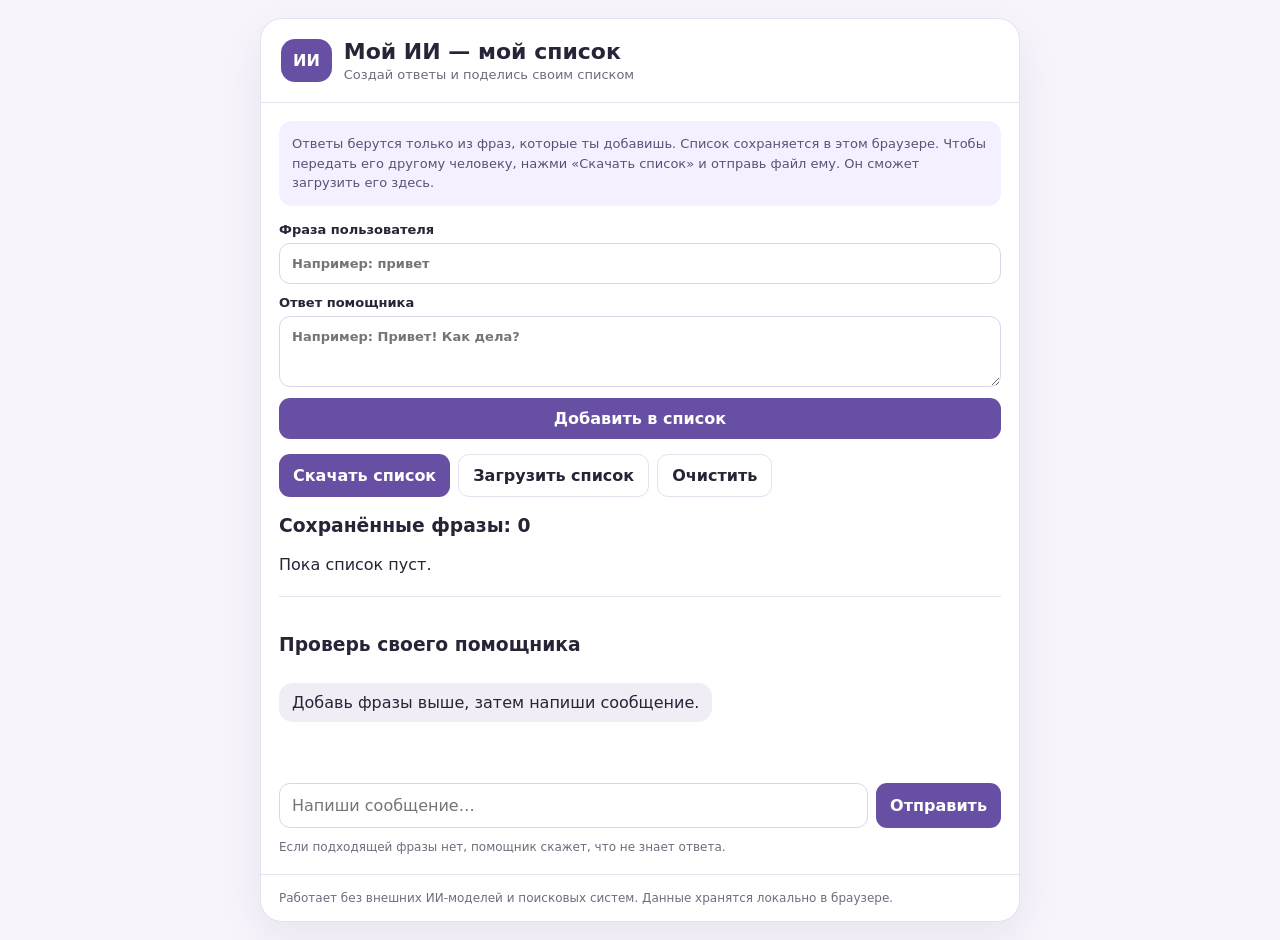
==== moi-ii/share.html @ 2f2b7e75 "Add shareable phrase list builder for Moi II" ====
<!doctype html>
<html lang="ru"><head><meta charset="utf-8"><meta name="viewport" content="width=device-width,initial-scale=1"><meta name="theme-color" content="#6750a4"><title>Мой ИИ — список фраз</title><style>
:root{--p:#6750a4;--line:#e6e0ef;--ink:#282337;--muted:#706b7d}*{box-sizing:border-box}body{margin:0;padding:18px;background:#f7f4fc;color:var(--ink);font-family:system-ui,-apple-system,Segoe UI,sans-serif}.app{max-width:760px;margin:auto;background:#fff;border:1px solid var(--line);border-radius:22px;overflow:hidden;box-shadow:0 16px 45px #32205012}header{display:flex;align-items:center;gap:12px;padding:20px;border-bottom:1px solid var(--line)}.logo{background:var(--p);color:white;border-radius:14px;padding:12px;font-weight:800}h1{font-size:22px;margin:0}header p{margin:3px 0 0;color:var(--muted);font-size:13px}.content{padding:18px}.hint{background:#f5f0ff;padding:13px;border-radius:13px;font-size:13px;line-height:1.5;color:#5c5077}.grid{display:grid;gap:11px;margin-top:16px}label{display:grid;gap:6px;font-size:13px;font-weight:650}input,textarea{font:inherit;padding:12px;border:1px solid #dcd5e8;border-radius:11px;width:100%;outline-color:var(--p)}button,.file{font:inherit;border:0;border-radius:11px;padding:11px 14px;cursor:pointer;background:var(--p);color:white;font-weight:650}.secondary,.file{background:white;border:1px solid var(--line);color:var(--ink)}.actions{display:flex;gap:8px;flex-wrap:wrap;margin:15px 0}.items{display:grid;gap:10px}.item{border:1px solid var(--line);border-radius:13px;padding:12px}.item b{display:block;margin-bottom:5px}.item p{white-space:pre-wrap;margin:0 0 10px;overflow-wrap:anywhere}.item button{background:#fff0f0;color:#a52232;padding:7px 10px}.chat{display:grid;gap:10px;margin-top:22px;border-top:1px solid var(--line);padding-top:18px}.messages{min-height:90px;max-height:280px;overflow:auto;display:flex;flex-direction:column;gap:9px}.bubble{max-width:90%;padding:10px 13px;border-radius:14px;background:#f0edf7;white-space:pre-wrap;overflow-wrap:anywhere}.user{align-self:flex-end;background:var(--p);color:white}.bot{align-self:flex-start}.send{display:flex;gap:8px}.send input{flex:1;min-width:0}small,footer{color:var(--muted);font-size:12px;line-height:1.5}footer{display:block;border-top:1px solid var(--line);padding:14px 18px}@media(max-width:500px){body{padding:0}.app{border:0;border-radius:0;min-height:100vh}.content{padding:14px}.send{flex-direction:column}}
</style></head><body><main class="app"><header><div class="logo">ИИ</div><div><h1>Мой ИИ — мой список</h1><p>Создай ответы и поделись своим списком</p></div></header><div class="content"><div class="hint">Ответы берутся только из фраз, которые ты добавишь. Список сохраняется в этом браузере. Чтобы передать его другому человеку, нажми «Скачать список» и отправь файл ему. Он сможет загрузить его здесь.</div>
<section class="grid"><label>Фраза пользователя<input id="phrase" placeholder="Например: привет"></label><label>Ответ помощника<textarea id="answer" rows="3" placeholder="Например: Привет! Как дела?"></textarea></label><button id="add">Добавить в список</button></section>
<div class="actions"><button id="download">Скачать список</button><label class="file">Загрузить список<input id="upload" type="file" accept=".json,application/json" hidden></label><button id="clear" class="secondary">Очистить</button></div><h3>Сохранённые фразы: <span id="count">0</span></h3><div id="items" class="items"></div>
<section class="chat"><h3>Проверь своего помощника</h3><div id="messages" class="messages"><div class="bubble bot">Добавь фразы выше, затем напиши сообщение.</div></div><form id="send" class="send"><input id="question" placeholder="Напиши сообщение…" required><button>Отправить</button></form><small>Если подходящей фразы нет, помощник скажет, что не знает ответа.</small></section></div><footer>Работает без внешних ИИ-моделей и поисковых систем. Данные хранятся локально в браузере.</footer></main>
<script>
const KEY='moi-ii-share-list-v1';const $=id=>document.getElementById(id);let rules=[];try{rules=JSON.parse(localStorage.getItem(KEY)||'[]');if(!Array.isArray(rules))rules=[]}catch{rules=[]}const norm=s=>String(s).toLocaleLowerCase('ru').replace(/ё/g,'е').replace(/[^\\p{L}\\p{N}\\s]/gu,' ').replace(/\\s+/g,' ').trim();function persist(){localStorage.setItem(KEY,JSON.stringify(rules));render()}function render(){const root=$('items');root.replaceChildren();$('count').textContent=rules.length;if(!rules.length){root.textContent='Пока список пуст.';return}rules.forEach((r,i)=>{const card=document.createElement('div');card.className='item';const b=document.createElement('b');b.textContent='Фраза: '+r.phrase;const p=document.createElement('p');p.textContent='Ответ: '+r.answer;const del=document.createElement('button');del.textContent='Удалить';del.onclick=()=>{rules.splice(i,1);persist()};card.append(b,p,del);root.append(card)})}function say(text,who){const d=document.createElement('div');d.className='bubble '+who;d.textContent=text;$('messages').append(d);$('messages').scrollTop=$('messages').scrollHeight}function respond(text){const q=norm(text);const sorted=rules.filter(r=>norm(r.phrase)).sort((a,b)=>norm(b.phrase).length-norm(a.phrase).length);const found=sorted.find(r=>q.includes(norm(r.phrase)));say(found?found.answer:'Я пока не знаю ответ на это. Добавь эту фразу в свой список.','bot')}$('add').onclick=()=>{const phrase=$('phrase').value.trim(),answer=$('answer').value.trim();if(!phrase||!answer){alert('Заполни фразу и ответ.');return}rules.unshift({phrase,answer});$('phrase').value='';$('answer').value='';persist()};$('send').onsubmit=e=>{e.preventDefault();const q=$('question').value.trim();if(!q)return;say(q,'user');$('question').value='';respond(q)};$('download').onclick=()=>{const blob=new Blob([JSON.stringify({version:1,entries:rules},null,2)],{type:'application/json'});const url=URL.createObjectURL(blob);const a=document.createElement('a');a.href=url;a.download='moi-ii-phrases.json';a.click();URL.revokeObjectURL(url)};$('upload').onchange=async e=>{const f=e.target.files[0];if(!f)return;try{const data=JSON.parse(await f.text());const arr=Array.isArray(data)?data:data.entries;if(!Array.isArray(arr)||!arr.every(r=>r&&typeof r.phrase==='string'&&typeof r.answer==='string'))throw Error();rules=arr;persist();alert('Список загружен!')}catch{alert('Не получилось прочитать файл списка.')}e.target.value=''};$('clear').onclick=()=>{if(confirm('Удалить все фразы?')){rules=[];persist()}};render();
</script></body></html>
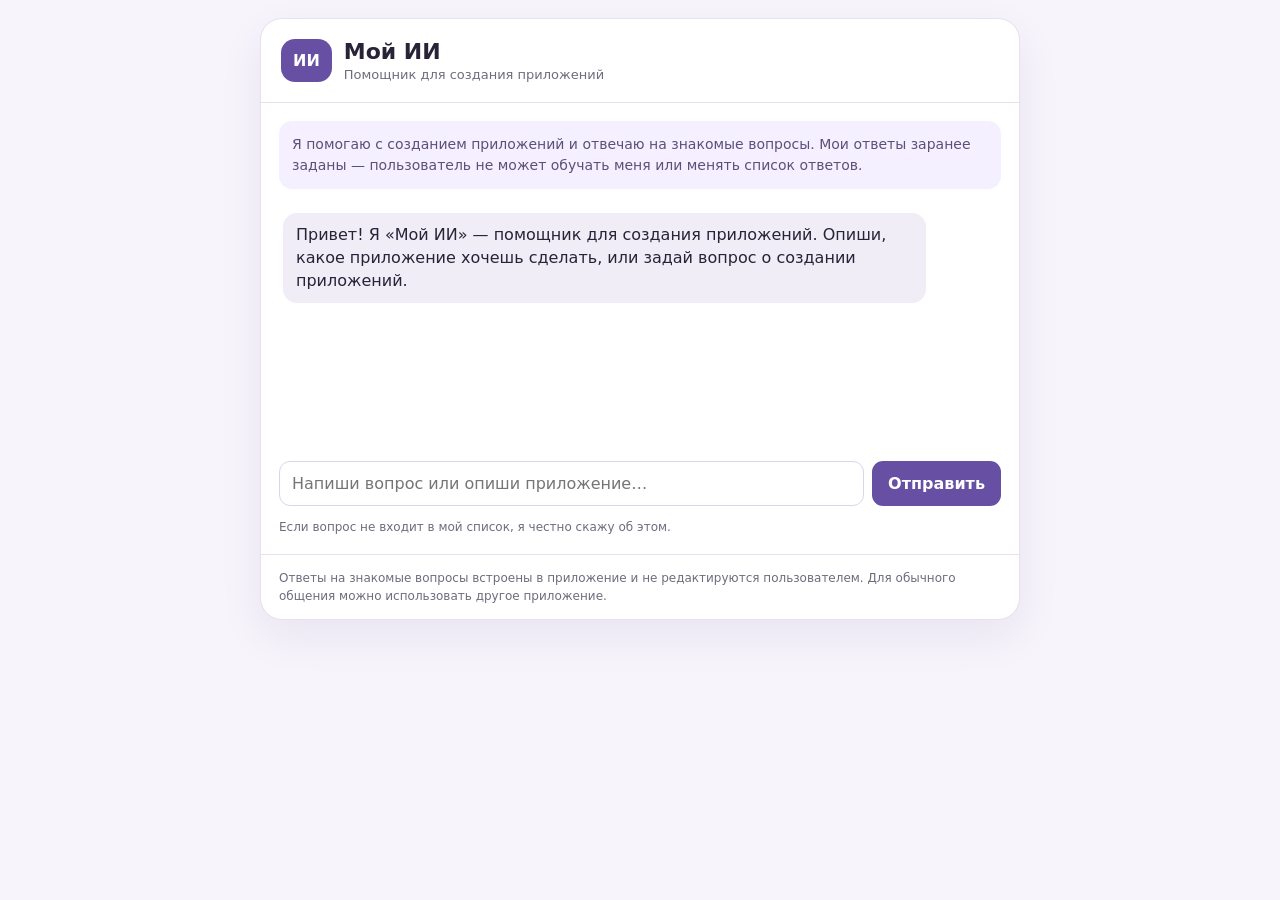
==== commit 22a535f0: "Replace editable phrase lists with fixed app-building assistant" ====
--- a/moi-ii/share.html
+++ b/moi-ii/share.html
@@ -1,10 +1,31 @@
 <!doctype html>
-<html lang="ru"><head><meta charset="utf-8"><meta name="viewport" content="width=device-width,initial-scale=1"><meta name="theme-color" content="#6750a4"><title>Мой ИИ — список фраз</title><style>
-:root{--p:#6750a4;--line:#e6e0ef;--ink:#282337;--muted:#706b7d}*{box-sizing:border-box}body{margin:0;padding:18px;background:#f7f4fc;color:var(--ink);font-family:system-ui,-apple-system,Segoe UI,sans-serif}.app{max-width:760px;margin:auto;background:#fff;border:1px solid var(--line);border-radius:22px;overflow:hidden;box-shadow:0 16px 45px #32205012}header{display:flex;align-items:center;gap:12px;padding:20px;border-bottom:1px solid var(--line)}.logo{background:var(--p);color:white;border-radius:14px;padding:12px;font-weight:800}h1{font-size:22px;margin:0}header p{margin:3px 0 0;color:var(--muted);font-size:13px}.content{padding:18px}.hint{background:#f5f0ff;padding:13px;border-radius:13px;font-size:13px;line-height:1.5;color:#5c5077}.grid{display:grid;gap:11px;margin-top:16px}label{display:grid;gap:6px;font-size:13px;font-weight:650}input,textarea{font:inherit;padding:12px;border:1px solid #dcd5e8;border-radius:11px;width:100%;outline-color:var(--p)}button,.file{font:inherit;border:0;border-radius:11px;padding:11px 14px;cursor:pointer;background:var(--p);color:white;font-weight:650}.secondary,.file{background:white;border:1px solid var(--line);color:var(--ink)}.actions{display:flex;gap:8px;flex-wrap:wrap;margin:15px 0}.items{display:grid;gap:10px}.item{border:1px solid var(--line);border-radius:13px;padding:12px}.item b{display:block;margin-bottom:5px}.item p{white-space:pre-wrap;margin:0 0 10px;overflow-wrap:anywhere}.item button{background:#fff0f0;color:#a52232;padding:7px 10px}.chat{display:grid;gap:10px;margin-top:22px;border-top:1px solid var(--line);padding-top:18px}.messages{min-height:90px;max-height:280px;overflow:auto;display:flex;flex-direction:column;gap:9px}.bubble{max-width:90%;padding:10px 13px;border-radius:14px;background:#f0edf7;white-space:pre-wrap;overflow-wrap:anywhere}.user{align-self:flex-end;background:var(--p);color:white}.bot{align-self:flex-start}.send{display:flex;gap:8px}.send input{flex:1;min-width:0}small,footer{color:var(--muted);font-size:12px;line-height:1.5}footer{display:block;border-top:1px solid var(--line);padding:14px 18px}@media(max-width:500px){body{padding:0}.app{border:0;border-radius:0;min-height:100vh}.content{padding:14px}.send{flex-direction:column}}
-</style></head><body><main class="app"><header><div class="logo">ИИ</div><div><h1>Мой ИИ — мой список</h1><p>Создай ответы и поделись своим списком</p></div></header><div class="content"><div class="hint">Ответы берутся только из фраз, которые ты добавишь. Список сохраняется в этом браузере. Чтобы передать его другому человеку, нажми «Скачать список» и отправь файл ему. Он сможет загрузить его здесь.</div>
-<section class="grid"><label>Фраза пользователя<input id="phrase" placeholder="Например: привет"></label><label>Ответ помощника<textarea id="answer" rows="3" placeholder="Например: Привет! Как дела?"></textarea></label><button id="add">Добавить в список</button></section>
-<div class="actions"><button id="download">Скачать список</button><label class="file">Загрузить список<input id="upload" type="file" accept=".json,application/json" hidden></label><button id="clear" class="secondary">Очистить</button></div><h3>Сохранённые фразы: <span id="count">0</span></h3><div id="items" class="items"></div>
-<section class="chat"><h3>Проверь своего помощника</h3><div id="messages" class="messages"><div class="bubble bot">Добавь фразы выше, затем напиши сообщение.</div></div><form id="send" class="send"><input id="question" placeholder="Напиши сообщение…" required><button>Отправить</button></form><small>Если подходящей фразы нет, помощник скажет, что не знает ответа.</small></section></div><footer>Работает без внешних ИИ-моделей и поисковых систем. Данные хранятся локально в браузере.</footer></main>
+<html lang="ru">
+<head>
+<meta charset="utf-8"><meta name="viewport" content="width=device-width,initial-scale=1"><meta name="theme-color" content="#6750a4">
+<title>Мой ИИ — помощник для создания приложений</title>
+<style>
+:root{--p:#6750a4;--line:#e6e0ef;--ink:#282337;--muted:#706b7d}*{box-sizing:border-box}body{margin:0;padding:18px;background:#f7f4fc;color:var(--ink);font-family:system-ui,-apple-system,Segoe UI,sans-serif}.app{max-width:760px;margin:auto;background:#fff;border:1px solid var(--line);border-radius:22px;overflow:hidden;box-shadow:0 16px 45px #32205012}header{display:flex;align-items:center;gap:12px;padding:20px;border-bottom:1px solid var(--line)}.logo{background:var(--p);color:white;border-radius:14px;padding:12px;font-weight:800}h1{font-size:22px;margin:0}header p{margin:3px 0 0;color:var(--muted);font-size:13px}.content{padding:18px}.hint{background:#f5f0ff;padding:13px;border-radius:13px;font-size:14px;line-height:1.5;color:#5c5077}.chat{display:grid;gap:12px;margin-top:20px}.messages{min-height:240px;max-height:55vh;overflow:auto;display:flex;flex-direction:column;gap:9px;padding:4px}.bubble{max-width:90%;padding:10px 13px;border-radius:14px;background:#f0edf7;white-space:pre-wrap;overflow-wrap:anywhere;line-height:1.45}.user{align-self:flex-end;background:var(--p);color:white}.bot{align-self:flex-start}.send{display:flex;gap:8px}.send input{flex:1;min-width:0;font:inherit;padding:12px;border:1px solid #dcd5e8;border-radius:11px;outline-color:var(--p)}button{font:inherit;border:0;border-radius:11px;padding:11px 16px;cursor:pointer;background:var(--p);color:white;font-weight:650}small,footer{color:var(--muted);font-size:12px;line-height:1.5}footer{display:block;border-top:1px solid var(--line);padding:14px 18px}@media(max-width:500px){body{padding:0}.app{border:0;border-radius:0;min-height:100vh}.content{padding:14px}.send{flex-direction:column}.messages{min-height:200px}}
+</style></head>
+<body><main class="app"><header><div class="logo">ИИ</div><div><h1>Мой ИИ</h1><p>Помощник для создания приложений</p></div></header>
+<div class="content"><div class="hint">Я помогаю с созданием приложений и отвечаю на знакомые вопросы. Мои ответы заранее заданы — пользователь не может обучать меня или менять список ответов.</div>
+<section class="chat"><div id="messages" class="messages"><div class="bubble bot">Привет! Я «Мой ИИ» — помощник для создания приложений. Опиши, какое приложение хочешь сделать, или задай вопрос о создании приложений.</div></div><form id="send" class="send"><input id="question" placeholder="Напиши вопрос или опиши приложение…" autocomplete="off" required><button type="submit">Отправить</button></form><small>Если вопрос не входит в мой список, я честно скажу об этом.</small></section></div>
+<footer>Ответы на знакомые вопросы встроены в приложение и не редактируются пользователем. Для обычного общения можно использовать другое приложение.</footer></main>
 <script>
-const KEY='moi-ii-share-list-v1';const $=id=>document.getElementById(id);let rules=[];try{rules=JSON.parse(localStorage.getItem(KEY)||'[]');if(!Array.isArray(rules))rules=[]}catch{rules=[]}const norm=s=>String(s).toLocaleLowerCase('ru').replace(/ё/g,'е').replace(/[^\\p{L}\\p{N}\\s]/gu,' ').replace(/\\s+/g,' ').trim();function persist(){localStorage.setItem(KEY,JSON.stringify(rules));render()}function render(){const root=$('items');root.replaceChildren();$('count').textContent=rules.length;if(!rules.length){root.textContent='Пока список пуст.';return}rules.forEach((r,i)=>{const card=document.createElement('div');card.className='item';const b=document.createElement('b');b.textContent='Фраза: '+r.phrase;const p=document.createElement('p');p.textContent='Ответ: '+r.answer;const del=document.createElement('button');del.textContent='Удалить';del.onclick=()=>{rules.splice(i,1);persist()};card.append(b,p,del);root.append(card)})}function say(text,who){const d=document.createElement('div');d.className='bubble '+who;d.textContent=text;$('messages').append(d);$('messages').scrollTop=$('messages').scrollHeight}function respond(text){const q=norm(text);const sorted=rules.filter(r=>norm(r.phrase)).sort((a,b)=>norm(b.phrase).length-norm(a.phrase).length);const found=sorted.find(r=>q.includes(norm(r.phrase)));say(found?found.answer:'Я пока не знаю ответ на это. Добавь эту фразу в свой список.','bot')}$('add').onclick=()=>{const phrase=$('phrase').value.trim(),answer=$('answer').value.trim();if(!phrase||!answer){alert('Заполни фразу и ответ.');return}rules.unshift({phrase,answer});$('phrase').value='';$('answer').value='';persist()};$('send').onsubmit=e=>{e.preventDefault();const q=$('question').value.trim();if(!q)return;say(q,'user');$('question').value='';respond(q)};$('download').onclick=()=>{const blob=new Blob([JSON.stringify({version:1,entries:rules},null,2)],{type:'application/json'});const url=URL.createObjectURL(blob);const a=document.createElement('a');a.href=url;a.download='moi-ii-phrases.json';a.click();URL.revokeObjectURL(url)};$('upload').onchange=async e=>{const f=e.target.files[0];if(!f)return;try{const data=JSON.parse(await f.text());const arr=Array.isArray(data)?data:data.entries;if(!Array.isArray(arr)||!arr.every(r=>r&&typeof r.phrase==='string'&&typeof r.answer==='string'))throw Error();rules=arr;persist();alert('Список загружен!')}catch{alert('Не получилось прочитать файл списка.')}e.target.value=''};$('clear').onclick=()=>{if(confirm('Удалить все фразы?')){rules=[];persist()}};render();
+const rules=[
+{keys:["привет","здравствуй","здравствуйте","добрый день","салам","ассаляму"],answer:"Привет! Я «Мой ИИ» — помощник для создания приложений. Чем могу помочь с приложением?"},
+{keys:["что ты умеешь","что ты можешь","твои возможности","что ты делаешь"],answer:"Я предназначен для помощи в создании приложений. Опиши, какое приложение хочешь сделать, и я помогу сформулировать его идею."},
+{keys:["создать приложение","сделать приложение","хочу приложение","конструктор приложений"],answer:"Опиши приложение: для чего оно нужно, какие экраны и кнопки должны быть, и что должно происходить при нажатии. Я помогу подготовить описание приложения."},
+{keys:["как создать приложение","с чего начать","начать разработку"],answer:"Начни с простой идеи: кто будет пользоваться приложением, какую задачу оно решает и какие 2–3 главные функции нужны. Затем можно продумать экраны и поведение кнопок."},
+{keys:["исправить ошибку","ошибка в приложении","не работает приложение","баг"],answer:"Опиши, что именно не работает, что ты ожидал увидеть и что происходит на самом деле. Если есть текст ошибки, пришли его."},
+{keys:["сохранить","сохранение данных","данные сохраняются"],answer:"Чтобы данные сохранялись после закрытия приложения, нужно предусмотреть хранилище. Для простой веб-версии подойдёт локальное хранилище браузера; для синхронизации между устройствами обычно нужен сервер."},
+{keys:["скачать приложение","как скачать","установить приложение"],answer:"Способ установки зависит от типа приложения: веб-приложение открывается по ссылке, а мобильное обычно собирают в пакет для Android или iOS."},
+{keys:["кто тебя сделал","кто ты","ты настоящий","ты человек"],answer:"Я программа-помощник, а не человек. Я создан для задач, связанных с приложениями."},
+{keys:["спасибо","благодарю"],answer:"Пожалуйста! Удачи с твоим приложением."},
+{keys:["пока","до свидания","до встречи"],answer:"Пока! Удачи в создании приложения."}
+];
+const $=id=>document.getElementById(id);
+function normalize(s){return String(s).toLocaleLowerCase("ru").replace(/ё/g,"е").replace(/[^\p{L}\p{N}\s]/gu," ").replace(/\s+/g," ").trim()}
+function addBubble(text,who){const el=document.createElement("div");el.className="bubble "+who;el.textContent=text;$("messages").append(el);$("messages").scrollTop=$("messages").scrollHeight}
+function reply(text){const q=normalize(text);const found=rules.find(r=>r.keys.some(k=>q.includes(normalize(k))));addBubble(found?found.answer:"Я модель, предназначенная для создания приложений, поэтому не могу поддержать обычный разговор или ответить на этот вопрос. Для общения на разные темы можешь использовать другое приложение.", "bot")}
+$("send").addEventListener("submit",e=>{e.preventDefault();const q=$("question").value.trim();if(!q)return;addBubble(q,"user");$("question").value="";reply(q);$("question").focus()});
 </script></body></html>
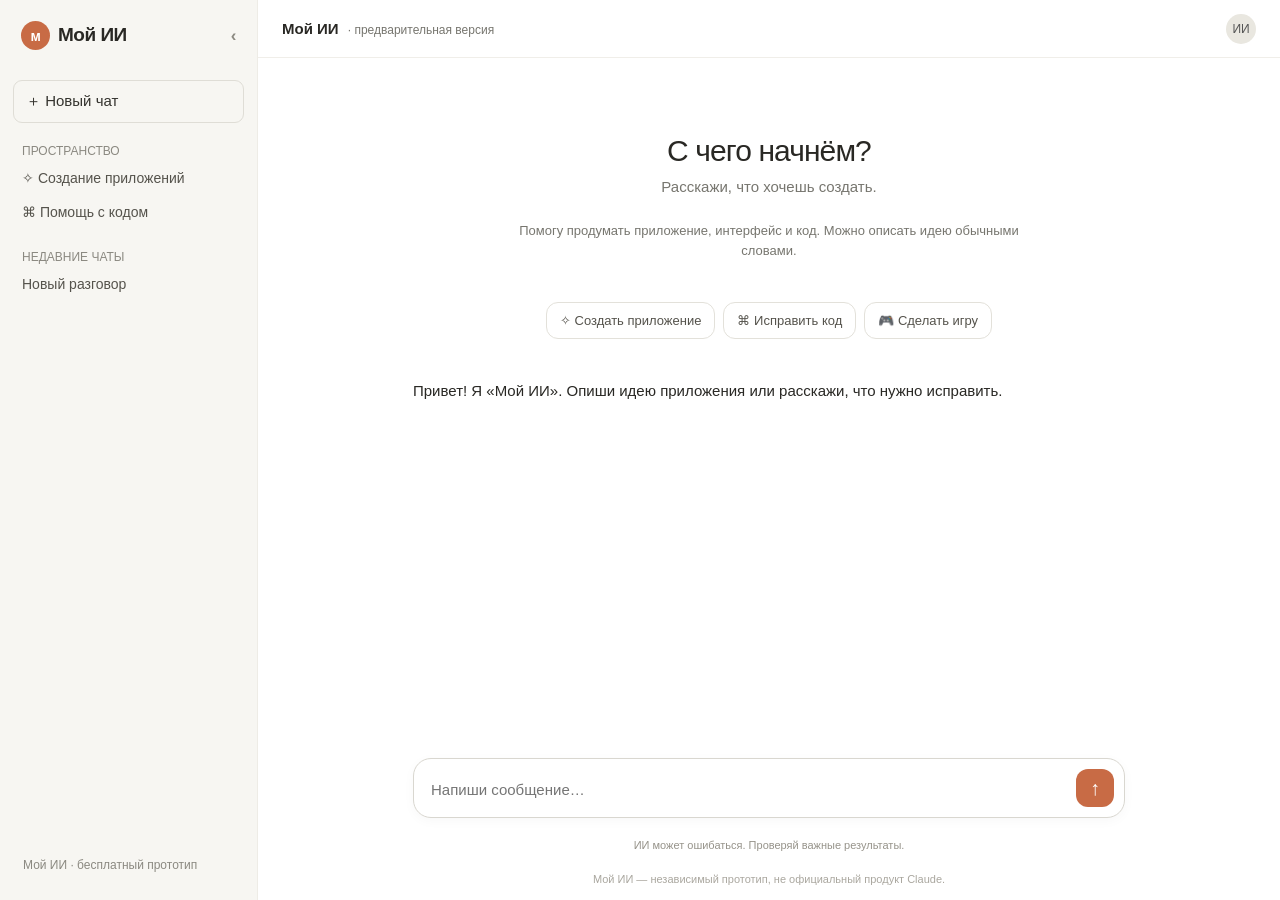
==== commit d5a5ad97: "Redesign My AI with clean assistant chat interface" ====
--- a/moi-ii/share.html
+++ b/moi-ii/share.html
@@ -4,12 +4,12 @@
 <meta charset="utf-8"><meta name="viewport" content="width=device-width,initial-scale=1"><meta name="theme-color" content="#6750a4">
 <title>Мой ИИ — помощник для создания приложений</title>
 <style>
-:root{--p:#6750a4;--line:#e6e0ef;--ink:#282337;--muted:#706b7d}*{box-sizing:border-box}body{margin:0;padding:18px;background:#f7f4fc;color:var(--ink);font-family:system-ui,-apple-system,Segoe UI,sans-serif}.app{max-width:760px;margin:auto;background:#fff;border:1px solid var(--line);border-radius:22px;overflow:hidden;box-shadow:0 16px 45px #32205012}header{display:flex;align-items:center;gap:12px;padding:20px;border-bottom:1px solid var(--line)}.logo{background:var(--p);color:white;border-radius:14px;padding:12px;font-weight:800}h1{font-size:22px;margin:0}header p{margin:3px 0 0;color:var(--muted);font-size:13px}.content{padding:18px}.hint{background:#f5f0ff;padding:13px;border-radius:13px;font-size:14px;line-height:1.5;color:#5c5077}.chat{display:grid;gap:12px;margin-top:20px}.messages{min-height:240px;max-height:55vh;overflow:auto;display:flex;flex-direction:column;gap:9px;padding:4px}.bubble{max-width:90%;padding:10px 13px;border-radius:14px;background:#f0edf7;white-space:pre-wrap;overflow-wrap:anywhere;line-height:1.45}.user{align-self:flex-end;background:var(--p);color:white}.bot{align-self:flex-start}.send{display:flex;gap:8px}.send input{flex:1;min-width:0;font:inherit;padding:12px;border:1px solid #dcd5e8;border-radius:11px;outline-color:var(--p)}button{font:inherit;border:0;border-radius:11px;padding:11px 16px;cursor:pointer;background:var(--p);color:white;font-weight:650}small,footer{color:var(--muted);font-size:12px;line-height:1.5}footer{display:block;border-top:1px solid var(--line);padding:14px 18px}@media(max-width:500px){body{padding:0}.app{border:0;border-radius:0;min-height:100vh}.content{padding:14px}.send{flex-direction:column}.messages{min-height:200px}}
+:root{--ink:#292824;--muted:#77766f;--line:#e7e5df;--paper:#fff;--soft:#f7f6f2;--accent:#c86b45}
+*{box-sizing:border-box}html,body{margin:0;min-height:100%;font-family:Arial,Helvetica,sans-serif;color:var(--ink);background:var(--paper)}
+body{font-size:15px}.layout{min-height:100vh;display:flex}.sidebar{width:258px;flex:0 0 258px;background:#f7f6f2;border-right:1px solid #eeece6;padding:18px 13px;display:flex;flex-direction:column;gap:18px}.brand{display:flex;align-items:center;justify-content:space-between;padding:3px 8px 12px;font-size:19px;font-weight:700;letter-spacing:-.5px}.brand-mark{display:inline-grid;place-items:center;width:29px;height:29px;border-radius:50%;background:#c86b45;color:white;font-size:14px;margin-right:8px}.new-chat{display:block;width:100%;text-align:left;background:transparent;color:#34332e;border:1px solid #dfddd6;padding:11px 12px;border-radius:9px;font-weight:500}.new-chat:hover,.side-link:hover{background:#eeece6}.side-label{font-size:12px;color:#8b8981;padding:0 9px;margin:3px 0}.side-link{display:block;padding:9px;border-radius:8px;color:#55534c;font-size:14px}.side-bottom{margin-top:auto;font-size:12px;color:#8b8981;padding:10px}.main{min-width:0;flex:1;display:flex;flex-direction:column;min-height:100vh}.topbar{height:58px;display:flex;align-items:center;justify-content:space-between;padding:0 24px;border-bottom:1px solid #f0eee9}.model-name{font-size:15px;font-weight:600}.model-tag{font-size:12px;color:var(--muted);font-weight:400;margin-left:5px}.profile{width:30px;height:30px;border-radius:50%;display:grid;place-items:center;background:#e9e7e0;color:#555;font-size:12px}.content{width:min(760px,100%);margin:0 auto;padding:34px 24px 22px;flex:1;display:flex;flex-direction:column}.welcome{margin:42px 0 26px;text-align:center}.welcome h1{font-size:30px;font-weight:500;letter-spacing:-.9px;margin:0 0 10px}.welcome p{margin:0;color:#77766f;font-size:15px}.hint{font-size:13px;color:#77766f;text-align:center;line-height:1.5;margin:0 auto 22px;max-width:520px}.chat{display:flex;flex-direction:column;flex:1;min-height:220px;gap:12px}.messages{display:flex;flex-direction:column;gap:18px;padding:8px 0 18px;flex:1;overflow:auto;max-height:none;min-height:160px}.bubble{max-width:88%;padding:12px 15px;border-radius:16px;white-space:pre-wrap;overflow-wrap:anywhere;line-height:1.6}.user{align-self:flex-end;background:#f2f0ea;color:#302f2b;border-radius:17px 17px 4px 17px}.bot{align-self:flex-start;background:transparent;padding-left:0;padding-right:0}.send{border:1px solid #d9d7d0;border-radius:18px;padding:10px;display:flex;align-items:flex-end;gap:9px;box-shadow:0 3px 12px #00000008;background:#fff}.send input{flex:1;min-width:0;font:inherit;font-size:15px;padding:9px 7px;border:0;outline:0;background:transparent;color:var(--ink)}button{font:inherit;border:0;border-radius:10px;padding:10px 14px;cursor:pointer;background:#292824;color:white;font-weight:600}button:hover{opacity:.88}.send button{width:38px;height:38px;padding:0;border-radius:12px;font-size:20px;background:#c86b45}.send-note{text-align:center;font-size:11px;color:#96938a;margin:9px 0 0}.starter-row{display:flex;flex-wrap:wrap;gap:8px;justify-content:center;margin:20px 0}.starter{background:white;color:#55534c;border:1px solid #e3e1da;font-size:13px;font-weight:400;padding:10px 13px;border-radius:12px}.starter:hover{background:#f8f7f3}.footer{padding:0 20px 15px;text-align:center;color:#aaa79f;font-size:11px}
+@media(max-width:680px){.sidebar{display:none}.topbar{padding:0 15px;height:54px}.content{padding:18px 16px}.welcome{margin:50px 0 20px}.welcome h1{font-size:26px}.messages{min-height:180px}.bubble{max-width:95%}.send{border-radius:15px}}
 </style></head>
-<body><main class="app"><header><div class="logo">ИИ</div><div><h1>Мой ИИ</h1><p>Помощник для создания приложений</p></div></header>
-<div class="content"><div class="hint">Я помогаю с созданием приложений и отвечаю на знакомые вопросы. Мои ответы заранее заданы — пользователь не может обучать меня или менять список ответов.</div>
-<section class="chat"><div id="messages" class="messages"><div class="bubble bot">Привет! Я «Мой ИИ» — помощник для создания приложений. Опиши, какое приложение хочешь сделать, или задай вопрос о создании приложений.</div></div><form id="send" class="send"><input id="question" placeholder="Напиши вопрос или опиши приложение…" autocomplete="off" required><button type="submit">Отправить</button></form><small>Если вопрос не входит в мой список, я честно скажу об этом.</small></section></div>
-<footer>Ответы на знакомые вопросы встроены в приложение и не редактируются пользователем. Для обычного общения можно использовать другое приложение.</footer></main>
+<body><div class="layout"><aside class="sidebar"><div class="brand"><span><span class="brand-mark">м</span>Мой ИИ</span><span style="color:#8b8981;font-size:17px">‹</span></div><button type="button" class="new-chat" id="newChat">＋ Новый чат</button><div><div class="side-label">ПРОСТРАНСТВО</div><div class="side-link">✧ Создание приложений</div><div class="side-link">⌘ Помощь с кодом</div></div><div><div class="side-label">НЕДАВНИЕ ЧАТЫ</div><div class="side-link">Новый разговор</div></div><div class="side-bottom">Мой ИИ · бесплатный прототип</div></aside><main class="main"><div class="topbar"><div class="model-name">Мой ИИ <span class="model-tag">· предварительная версия</span></div><div class="profile">ИИ</div></div><div class="content"><div class="welcome" id="welcome"><h1>С чего начнём?</h1><p>Расскажи, что хочешь создать.</p></div><div class="hint" id="hint">Помогу продумать приложение, интерфейс и код. Можно описать идею обычными словами.</div><div class="starter-row" id="starterRow"><button class="starter" type="button" data-prompt="Помоги создать приложение">✧ Создать приложение</button><button class="starter" type="button" data-prompt="Помоги исправить ошибку в коде">⌘ Исправить код</button><button class="starter" type="button" data-prompt="Сделай простую игру с котом и монетками">🎮 Сделать игру</button></div><section class="chat"><div id="messages" class="messages"><div class="bubble bot">Привет! Я «Мой ИИ». Опиши идею приложения или расскажи, что нужно исправить.</div></div><form id="send" class="send"><input id="question" placeholder="Напиши сообщение…" autocomplete="off" required><button type="submit" aria-label="Отправить">↑</button></form><div class="send-note">ИИ может ошибаться. Проверяй важные результаты.</div></section></div><div class="footer">Мой ИИ — независимый прототип, не официальный продукт Claude.</div></main></div>
 <script>
 const rules=[
 {keys:["привет","здравствуй","здравствуйте","добрый день","салам","ассаляму"],answer:"Привет! Я «Мой ИИ» — помощник для создания приложений. Чем могу помочь с приложением?"},
@@ -26,6 +26,34 @@
 const $=id=>document.getElementById(id);
 function normalize(s){return String(s).toLocaleLowerCase("ru").replace(/ё/g,"е").replace(/[^\p{L}\p{N}\s]/gu," ").replace(/\s+/g," ").trim()}
 function addBubble(text,who){const el=document.createElement("div");el.className="bubble "+who;el.textContent=text;$("messages").append(el);$("messages").scrollTop=$("messages").scrollHeight}
-function reply(text){const q=normalize(text);const found=rules.find(r=>r.keys.some(k=>q.includes(normalize(k))));addBubble(found?found.answer:"Я модель, предназначенная для создания приложений, поэтому не могу поддержать обычный разговор или ответить на этот вопрос. Для общения на разные темы можешь использовать другое приложение.", "bot")}
-$("send").addEventListener("submit",e=>{e.preventDefault();const q=$("question").value.trim();if(!q)return;addBubble(q,"user");$("question").value="";reply(q);$("question").focus()});
+function reply(text){const q=normalize(text);
+if(/игр|кот|монет|пружин|прыгает/.test(q)){
+const el=document.createElement("div");el.className="bubble bot";el.style.maxWidth="100%";el.innerHTML='<b>Готово — вот прототип игры «Кот и монетки».</b><p>Управление: стрелки ← → или A/D, прыжок — пробел. Собирай монетки и перепрыгивай через пружины!</p><canvas id="catGame" width="600" height="280" style="display:block;width:100%;max-width:600px;background:#dff4ff;border-radius:12px;touch-action:manipulation"></canvas><p id="gameScore">Монетки: 0</p><button type="button" id="gameRestart">Начать заново</button> <button type="button" id="gamePause">Стоп игры</button> <button type="button" id="showFix">Написать исправление</button><div id="fixPanel" hidden style="margin-top:12px;padding:12px;border:1px solid #dcd5e8;border-radius:12px;background:#fff"><label for="fixText"><b>Что нужно исправить или добавить?</b></label><textarea id="fixText" rows="3" placeholder="Например: сделай кота быстрее, добавь больше монет, измени цвет фона…" style="display:block;width:100%;margin:8px 0;padding:10px;border:1px solid #dcd5e8;border-radius:8px;font:inherit"></textarea><button type="button" id="applyFix">Применить исправление</button><p id="fixNote" style="font-size:13px"></p></div>';
+$("messages").append(el);const cv=el.querySelector("#catGame"),ctx=cv.getContext("2d"),scoreEl=el.querySelector("#gameScore");let x=45,y=205,vy=0,coins=0,items=[],keys={},frame=0,alive=true;
+let speed=3,playerSpeed=4,jumpPower=10,coinChance=.72,bg="#dff4ff",catEmoji="🐱",coinSize=9,paused=false,rafId=0;
+function reset(){cancelAnimationFrame(rafId);x=45;y=205;vy=0;coins=0;items=[];frame=0;alive=true;paused=false;el.querySelector("#gamePause").textContent="Стоп игры";scoreEl.textContent="Монетки: 0";draw()}
+el.querySelector("#showFix").addEventListener("click",()=>{const p=el.querySelector("#fixPanel");p.hidden=!p.hidden;if(!p.hidden)el.querySelector("#fixText").focus()});
+el.querySelector("#applyFix").addEventListener("click",()=>{const fix=normalize(el.querySelector("#fixText").value);const note=el.querySelector("#fixNote");if(!fix){note.textContent="Напиши, что именно нужно изменить.";return}
+let changes=[];
+if(/быстр|скорост/.test(fix)){playerSpeed=playerSpeed===4?6:Math.min(playerSpeed+1,10);speed=Math.min(speed+.5,7);changes.push("увеличена скорость кота и предметов")}
+if(/прыж|выше|высот/.test(fix)){jumpPower=Math.min(jumpPower+2,18);changes.push("кот прыгает выше")}
+if(/больше монет|монет больше|чаще монет|много монет/.test(fix)){coinChance=Math.max(.35,coinChance-.15);changes.push("монетки появляются чаще")}
+if(/меньше монет|реже монет/.test(fix)){coinChance=Math.min(.95,coinChance+.15);changes.push("монетки появляются реже")}
+if(/фон|цвет/.test(fix)){bg=bg==="#dff4ff"?"#fff0d9":bg==="#fff0d9"?"#e8ffe5":"#dff4ff";changes.push("изменён цвет фона")}
+if(/кот|персонаж|эмодзи/.test(fix)){catEmoji=catEmoji==="🐱"?"😺":catEmoji==="😺"?"🐈":"🐱";changes.push("изменён персонаж")}
+if(/монет.*круп|крупн.*монет|большие монет/.test(fix)){coinSize=coinSize===9?14:9;changes.push("изменён размер монет")}
+if(/сброс|верни как было|начать заново/.test(fix)){speed=3;playerSpeed=4;jumpPower=10;coinChance=.72;bg="#dff4ff";catEmoji="🐱";coinSize=9;changes.push("настройки сброшены")}
+if(changes.length){cv.style.background=bg;note.textContent="Исправление применено: "+changes.join("; ")+". Нажми «Начать заново», чтобы перезапустить игру с изменениями.";draw()}else{note.textContent="Я пока не смог применить это автоматически. В этой версии можно исправлять скорость, прыжок, частоту и размер монет, фон и персонажа. Для других изменений нужен полноценный генератор кода."}
+});
+
+function draw(){ctx.clearRect(0,0,600,280);ctx.fillStyle="#a8dc87";ctx.fillRect(0,245,600,35);ctx.fillStyle="#438e48";ctx.fillRect(0,245,600,5);
+if(frame%Math.max(28,Math.round(225/speed))===0)items.push({x:620,y:Math.random()<.5?205:225,type:Math.random()<coinChance?"coin":"spring"});
+for(const it of items){it.x-=speed;if(it.type==="coin"){ctx.fillStyle="#ffca28";ctx.beginPath();ctx.arc(it.x,it.y,coinSize,0,Math.PI*2);ctx.fill();ctx.strokeStyle="#e79c00";ctx.lineWidth=3;ctx.stroke()}else{ctx.strokeStyle="#ef5360";ctx.lineWidth=5;ctx.beginPath();ctx.moveTo(it.x-12,245);ctx.lineTo(it.x-6,235);ctx.lineTo(it.x,245);ctx.lineTo(it.x+6,235);ctx.lineTo(it.x+12,245);ctx.stroke()}
+if(it.x>x-8&&it.x<x+34&&Math.abs(it.y-(y+20))<23){if(it.type==="coin"){it.x=-100;coins++;scoreEl.textContent="Монетки: "+coins}else if(y>205){alive=false;ctx.fillStyle="#b22";ctx.font="bold 24px sans-serif";ctx.fillText("Ой! Нажми «Начать заново»",135,100)}}}
+items=items.filter(i=>i.x>-30);ctx.font="30px sans-serif";ctx.fillText(catEmoji,x,y+28);ctx.fillStyle="#4d3b6e";ctx.font="14px sans-serif";ctx.fillText("Собирай монетки!",12,22);
+if(paused){ctx.fillStyle="#352b4a";ctx.font="bold 28px sans-serif";ctx.fillText("ПАУЗА",245,120)}
+if(alive&&!paused){if(keys.ArrowRight||keys.d||keys.D)x=Math.min(550,x+playerSpeed);if(keys.ArrowLeft||keys.a||keys.A)x=Math.max(0,x-playerSpeed);if((keys[" "]||keys.ArrowUp||keys.w||keys.W)&&y>=205)vy=-jumpPower;vy+=.48;y+=vy;if(y>205){y=205;vy=0}frame++;rafId=requestAnimationFrame(draw)}else if(alive&&paused){rafId=requestAnimationFrame(draw)}}
+window.addEventListener("keydown",e=>{if(e.target instanceof HTMLInputElement||e.target instanceof HTMLTextAreaElement||e.target.isContentEditable)return;if(e.key==="Escape"){paused=!paused;el.querySelector("#gamePause").textContent=paused?"Продолжить игру":"Стоп игры";e.preventDefault();return}if(paused)return;keys[e.key]=true;if([" ","ArrowLeft","ArrowRight","ArrowUp"].includes(e.key))e.preventDefault()});window.addEventListener("keyup",e=>{if(e.target instanceof HTMLInputElement||e.target instanceof HTMLTextAreaElement||e.target.isContentEditable)return;keys[e.key]=false});cv.addEventListener("pointerdown",()=>{if(!paused&&y>=205)vy=-10});el.querySelector("#gamePause").addEventListener("click",()=>{paused=!paused;el.querySelector("#gamePause").textContent=paused?"Продолжить игру":"Стоп игры";if(!paused&&!rafId)draw()});el.querySelector("#gameRestart").addEventListener("click",reset);draw();$("messages").scrollTop=$("messages").scrollHeight;return}
+const found=rules.find(r=>r.keys.some(k=>q.includes(normalize(k))));addBubble(found?found.answer:"Я модель, предназначенная для создания приложений, поэтому не могу поддержать обычный разговор или ответить на этот вопрос. Для общения на разные темы можешь использовать другое приложение.", "bot")}
+$("send").addEventListener("submit",e=>{e.preventDefault();const q=$("question").value.trim();if(!q)return;$("welcome").style.display="none";$("hint").style.display="none";$("starterRow").style.display="none";addBubble(q,"user");$("question").value="";reply(q);$("question").focus()});document.querySelectorAll("[data-prompt]").forEach(b=>b.addEventListener("click",()=>{$("question").value=b.dataset.prompt;$("question").focus()}));$("newChat").addEventListener("click",()=>{$("messages").innerHTML="<div class=\"bubble bot\">Привет! Я «Мой ИИ». Опиши идею приложения или расскажи, что нужно исправить.</div>";$("welcome").style.display="block";$("hint").style.display="block";$("starterRow").style.display="flex";$("question").value=""});
 </script></body></html>
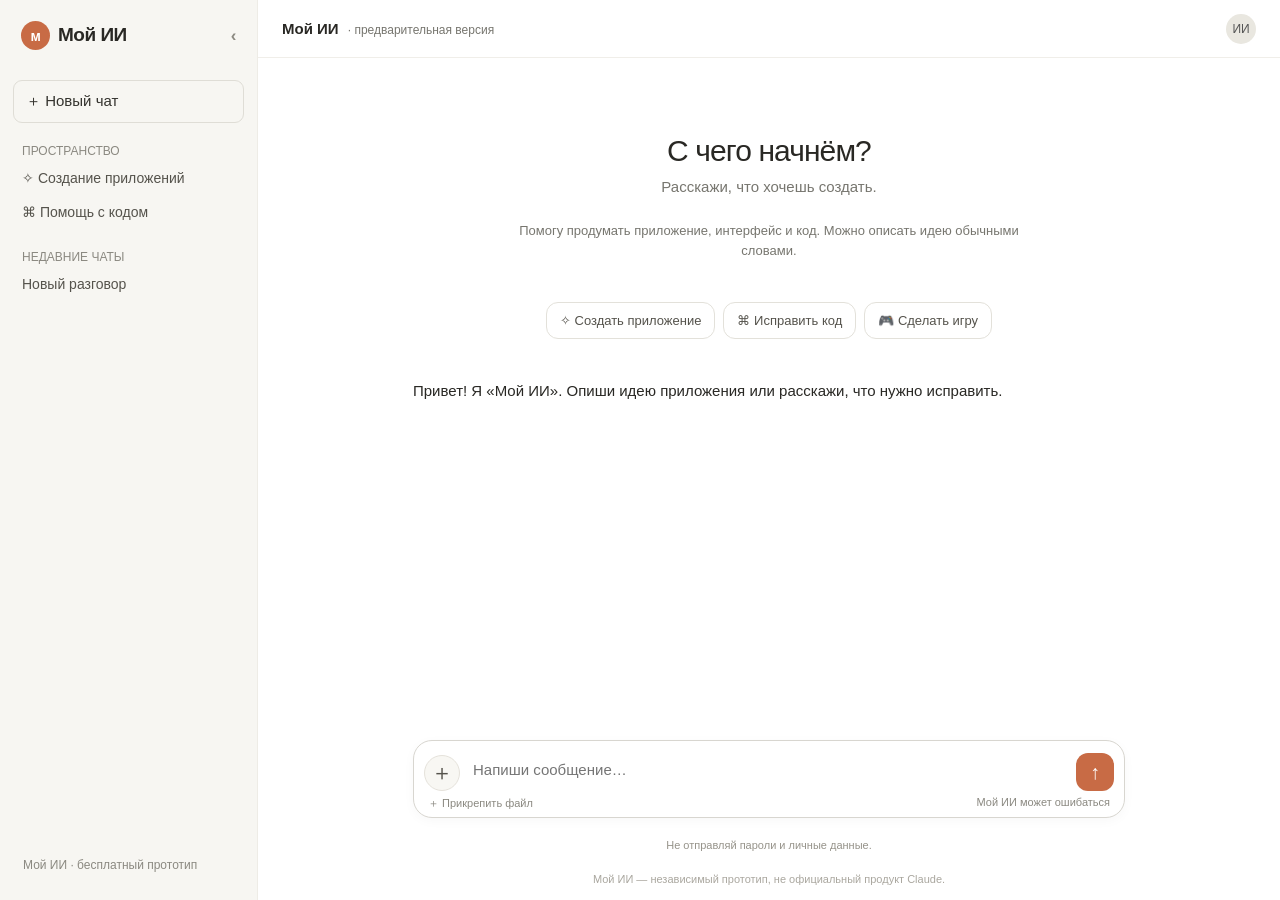
==== commit b58e042a: "Improve chat composer for stage one" ====
--- a/moi-ii/share.html
+++ b/moi-ii/share.html
@@ -8,8 +8,11 @@
 *{box-sizing:border-box}html,body{margin:0;min-height:100%;font-family:Arial,Helvetica,sans-serif;color:var(--ink);background:var(--paper)}
 body{font-size:15px}.layout{min-height:100vh;display:flex}.sidebar{width:258px;flex:0 0 258px;background:#f7f6f2;border-right:1px solid #eeece6;padding:18px 13px;display:flex;flex-direction:column;gap:18px}.brand{display:flex;align-items:center;justify-content:space-between;padding:3px 8px 12px;font-size:19px;font-weight:700;letter-spacing:-.5px}.brand-mark{display:inline-grid;place-items:center;width:29px;height:29px;border-radius:50%;background:#c86b45;color:white;font-size:14px;margin-right:8px}.new-chat{display:block;width:100%;text-align:left;background:transparent;color:#34332e;border:1px solid #dfddd6;padding:11px 12px;border-radius:9px;font-weight:500}.new-chat:hover,.side-link:hover{background:#eeece6}.side-label{font-size:12px;color:#8b8981;padding:0 9px;margin:3px 0}.side-link{display:block;padding:9px;border-radius:8px;color:#55534c;font-size:14px}.side-bottom{margin-top:auto;font-size:12px;color:#8b8981;padding:10px}.main{min-width:0;flex:1;display:flex;flex-direction:column;min-height:100vh}.topbar{height:58px;display:flex;align-items:center;justify-content:space-between;padding:0 24px;border-bottom:1px solid #f0eee9}.model-name{font-size:15px;font-weight:600}.model-tag{font-size:12px;color:var(--muted);font-weight:400;margin-left:5px}.profile{width:30px;height:30px;border-radius:50%;display:grid;place-items:center;background:#e9e7e0;color:#555;font-size:12px}.content{width:min(760px,100%);margin:0 auto;padding:34px 24px 22px;flex:1;display:flex;flex-direction:column}.welcome{margin:42px 0 26px;text-align:center}.welcome h1{font-size:30px;font-weight:500;letter-spacing:-.9px;margin:0 0 10px}.welcome p{margin:0;color:#77766f;font-size:15px}.hint{font-size:13px;color:#77766f;text-align:center;line-height:1.5;margin:0 auto 22px;max-width:520px}.chat{display:flex;flex-direction:column;flex:1;min-height:220px;gap:12px}.messages{display:flex;flex-direction:column;gap:18px;padding:8px 0 18px;flex:1;overflow:auto;max-height:none;min-height:160px}.bubble{max-width:88%;padding:12px 15px;border-radius:16px;white-space:pre-wrap;overflow-wrap:anywhere;line-height:1.6}.user{align-self:flex-end;background:#f2f0ea;color:#302f2b;border-radius:17px 17px 4px 17px}.bot{align-self:flex-start;background:transparent;padding-left:0;padding-right:0}.send{border:1px solid #d9d7d0;border-radius:18px;padding:10px;display:flex;align-items:flex-end;gap:9px;box-shadow:0 3px 12px #00000008;background:#fff}.send input{flex:1;min-width:0;font:inherit;font-size:15px;padding:9px 7px;border:0;outline:0;background:transparent;color:var(--ink)}button{font:inherit;border:0;border-radius:10px;padding:10px 14px;cursor:pointer;background:#292824;color:white;font-weight:600}button:hover{opacity:.88}.send button{width:38px;height:38px;padding:0;border-radius:12px;font-size:20px;background:#c86b45}.send-note{text-align:center;font-size:11px;color:#96938a;margin:9px 0 0}.starter-row{display:flex;flex-wrap:wrap;gap:8px;justify-content:center;margin:20px 0}.starter{background:white;color:#55534c;border:1px solid #e3e1da;font-size:13px;font-weight:400;padding:10px 13px;border-radius:12px}.starter:hover{background:#f8f7f3}.footer{padding:0 20px 15px;text-align:center;color:#aaa79f;font-size:11px}
 @media(max-width:680px){.sidebar{display:none}.topbar{padding:0 15px;height:54px}.content{padding:18px 16px}.welcome{margin:50px 0 20px}.welcome h1{font-size:26px}.messages{min-height:180px}.bubble{max-width:95%}.send{border-radius:15px}}
+
+/* Stage 1: chat composer refinement */
+.composer-wrap{border:1px solid #d8d6d0;border-radius:19px;background:#fff;padding:8px 10px 4px;box-shadow:0 3px 12px #00000008}.composer-wrap .send{border:0;border-radius:0;padding:0;box-shadow:none;gap:8px}.send textarea{flex:1;min-width:0;min-height:42px;max-height:190px;resize:none;border:0;outline:0;background:transparent;color:var(--ink);font:inherit;font-size:15px;line-height:1.5;padding:10px 5px}.send .attach{flex:0 0 36px;width:36px;height:36px;padding:0;border:1px solid #e5e2db;background:#f8f7f3;color:#55534c;border-radius:50%;font-size:22px;font-weight:400}.composer-tools{display:flex;justify-content:space-between;gap:10px;padding:5px 4px 2px;color:#8b8981;font-size:11px}.composer-tools span:first-child{cursor:pointer}.composer-tools span:first-child:hover{color:#c86b45}
 </style></head>
-<body><div class="layout"><aside class="sidebar"><div class="brand"><span><span class="brand-mark">м</span>Мой ИИ</span><span style="color:#8b8981;font-size:17px">‹</span></div><button type="button" class="new-chat" id="newChat">＋ Новый чат</button><div><div class="side-label">ПРОСТРАНСТВО</div><div class="side-link">✧ Создание приложений</div><div class="side-link">⌘ Помощь с кодом</div></div><div><div class="side-label">НЕДАВНИЕ ЧАТЫ</div><div class="side-link">Новый разговор</div></div><div class="side-bottom">Мой ИИ · бесплатный прототип</div></aside><main class="main"><div class="topbar"><div class="model-name">Мой ИИ <span class="model-tag">· предварительная версия</span></div><div class="profile">ИИ</div></div><div class="content"><div class="welcome" id="welcome"><h1>С чего начнём?</h1><p>Расскажи, что хочешь создать.</p></div><div class="hint" id="hint">Помогу продумать приложение, интерфейс и код. Можно описать идею обычными словами.</div><div class="starter-row" id="starterRow"><button class="starter" type="button" data-prompt="Помоги создать приложение">✧ Создать приложение</button><button class="starter" type="button" data-prompt="Помоги исправить ошибку в коде">⌘ Исправить код</button><button class="starter" type="button" data-prompt="Сделай простую игру с котом и монетками">🎮 Сделать игру</button></div><section class="chat"><div id="messages" class="messages"><div class="bubble bot">Привет! Я «Мой ИИ». Опиши идею приложения или расскажи, что нужно исправить.</div></div><form id="send" class="send"><input id="question" placeholder="Напиши сообщение…" autocomplete="off" required><button type="submit" aria-label="Отправить">↑</button></form><div class="send-note">ИИ может ошибаться. Проверяй важные результаты.</div></section></div><div class="footer">Мой ИИ — независимый прототип, не официальный продукт Claude.</div></main></div>
+<body><div class="layout"><aside class="sidebar"><div class="brand"><span><span class="brand-mark">м</span>Мой ИИ</span><span style="color:#8b8981;font-size:17px">‹</span></div><button type="button" class="new-chat" id="newChat">＋ Новый чат</button><div><div class="side-label">ПРОСТРАНСТВО</div><div class="side-link">✧ Создание приложений</div><div class="side-link">⌘ Помощь с кодом</div></div><div><div class="side-label">НЕДАВНИЕ ЧАТЫ</div><div class="side-link">Новый разговор</div></div><div class="side-bottom">Мой ИИ · бесплатный прототип</div></aside><main class="main"><div class="topbar"><div class="model-name">Мой ИИ <span class="model-tag">· предварительная версия</span></div><div class="profile">ИИ</div></div><div class="content"><div class="welcome" id="welcome"><h1>С чего начнём?</h1><p>Расскажи, что хочешь создать.</p></div><div class="hint" id="hint">Помогу продумать приложение, интерфейс и код. Можно описать идею обычными словами.</div><div class="starter-row" id="starterRow"><button class="starter" type="button" data-prompt="Помоги создать приложение">✧ Создать приложение</button><button class="starter" type="button" data-prompt="Помоги исправить ошибку в коде">⌘ Исправить код</button><button class="starter" type="button" data-prompt="Сделай простую игру с котом и монетками">🎮 Сделать игру</button></div><section class="chat"><div id="messages" class="messages"><div class="bubble bot">Привет! Я «Мой ИИ». Опиши идею приложения или расскажи, что нужно исправить.</div></div><div class="composer-wrap"><form id="send" class="send"><button type="button" id="attachBtn" class="attach" aria-label="Прикрепить файл" title="Прикрепить текстовый файл">＋</button><textarea id="question" rows="1" placeholder="Напиши сообщение…" autocomplete="off" required></textarea><button type="submit" aria-label="Отправить">↑</button></form><input type="file" id="fileInput" hidden accept=".txt,.md,.json,.js,.kt,.java,.html,.css,.py,.xml,.csv,.log"><div class="composer-tools"><span>＋ Прикрепить файл</span><span>Мой ИИ может ошибаться</span></div></div><div class="send-note">Не отправляй пароли и личные данные.</div></section></div><div class="footer">Мой ИИ — независимый прототип, не официальный продукт Claude.</div></main></div>
 <script>
 const rules=[
 {keys:["привет","здравствуй","здравствуйте","добрый день","салам","ассаляму"],answer:"Привет! Я «Мой ИИ» — помощник для создания приложений. Чем могу помочь с приложением?"},
@@ -55,5 +58,5 @@
 if(alive&&!paused){if(keys.ArrowRight||keys.d||keys.D)x=Math.min(550,x+playerSpeed);if(keys.ArrowLeft||keys.a||keys.A)x=Math.max(0,x-playerSpeed);if((keys[" "]||keys.ArrowUp||keys.w||keys.W)&&y>=205)vy=-jumpPower;vy+=.48;y+=vy;if(y>205){y=205;vy=0}frame++;rafId=requestAnimationFrame(draw)}else if(alive&&paused){rafId=requestAnimationFrame(draw)}}
 window.addEventListener("keydown",e=>{if(e.target instanceof HTMLInputElement||e.target instanceof HTMLTextAreaElement||e.target.isContentEditable)return;if(e.key==="Escape"){paused=!paused;el.querySelector("#gamePause").textContent=paused?"Продолжить игру":"Стоп игры";e.preventDefault();return}if(paused)return;keys[e.key]=true;if([" ","ArrowLeft","ArrowRight","ArrowUp"].includes(e.key))e.preventDefault()});window.addEventListener("keyup",e=>{if(e.target instanceof HTMLInputElement||e.target instanceof HTMLTextAreaElement||e.target.isContentEditable)return;keys[e.key]=false});cv.addEventListener("pointerdown",()=>{if(!paused&&y>=205)vy=-10});el.querySelector("#gamePause").addEventListener("click",()=>{paused=!paused;el.querySelector("#gamePause").textContent=paused?"Продолжить игру":"Стоп игры";if(!paused&&!rafId)draw()});el.querySelector("#gameRestart").addEventListener("click",reset);draw();$("messages").scrollTop=$("messages").scrollHeight;return}
 const found=rules.find(r=>r.keys.some(k=>q.includes(normalize(k))));addBubble(found?found.answer:"Я модель, предназначенная для создания приложений, поэтому не могу поддержать обычный разговор или ответить на этот вопрос. Для общения на разные темы можешь использовать другое приложение.", "bot")}
-$("send").addEventListener("submit",e=>{e.preventDefault();const q=$("question").value.trim();if(!q)return;$("welcome").style.display="none";$("hint").style.display="none";$("starterRow").style.display="none";addBubble(q,"user");$("question").value="";reply(q);$("question").focus()});document.querySelectorAll("[data-prompt]").forEach(b=>b.addEventListener("click",()=>{$("question").value=b.dataset.prompt;$("question").focus()}));$("newChat").addEventListener("click",()=>{$("messages").innerHTML="<div class=\"bubble bot\">Привет! Я «Мой ИИ». Опиши идею приложения или расскажи, что нужно исправить.</div>";$("welcome").style.display="block";$("hint").style.display="block";$("starterRow").style.display="flex";$("question").value=""});
+$("attachBtn").addEventListener("click",()=>$("fileInput").click());$("fileInput").addEventListener("change",()=>{const f=$("fileInput").files[0];if(!f)return;const reader=new FileReader();reader.onload=()=>{const q=$("question");const text=String(reader.result||"");q.value+=(q.value?"\n\n":"")+"Файл: "+f.name+"\n"+text.slice(0,12000);q.dispatchEvent(new Event("input"));q.focus()};reader.onerror=()=>{$("question").value+=($("question").value?"\n":"")+"Файл выбран: "+f.name+" (не удалось прочитать содержимое)";};if(f.size>200000){$("question").value+=($("question").value?"\n":"")+"Файл выбран: "+f.name+" (слишком большой для вставки; лимит 200 КБ)";return}reader.readAsText(f)});$("question").addEventListener("input",()=>{const q=$("question");q.style.height="auto";q.style.height=Math.min(q.scrollHeight,190)+"px"});document.querySelector(".composer-tools span:first-child").addEventListener("click",()=>$("fileInput").click());$("send").addEventListener("submit",e=>{e.preventDefault();const q=$("question").value.trim();if(!q)return;$("welcome").style.display="none";$("hint").style.display="none";$("starterRow").style.display="none";addBubble(q,"user");$("question").value="";$("question").style.height="auto";reply(q);$("question").focus()});document.querySelectorAll("[data-prompt]").forEach(b=>b.addEventListener("click",()=>{$("question").value=b.dataset.prompt;$("question").focus()}));$("newChat").addEventListener("click",()=>{$("messages").innerHTML="<div class=\"bubble bot\">Привет! Я «Мой ИИ». Опиши идею приложения или расскажи, что нужно исправить.</div>";$("welcome").style.display="block";$("hint").style.display="block";$("starterRow").style.display="flex";$("question").value="";$("question").style.height="auto"});
 </script></body></html>
